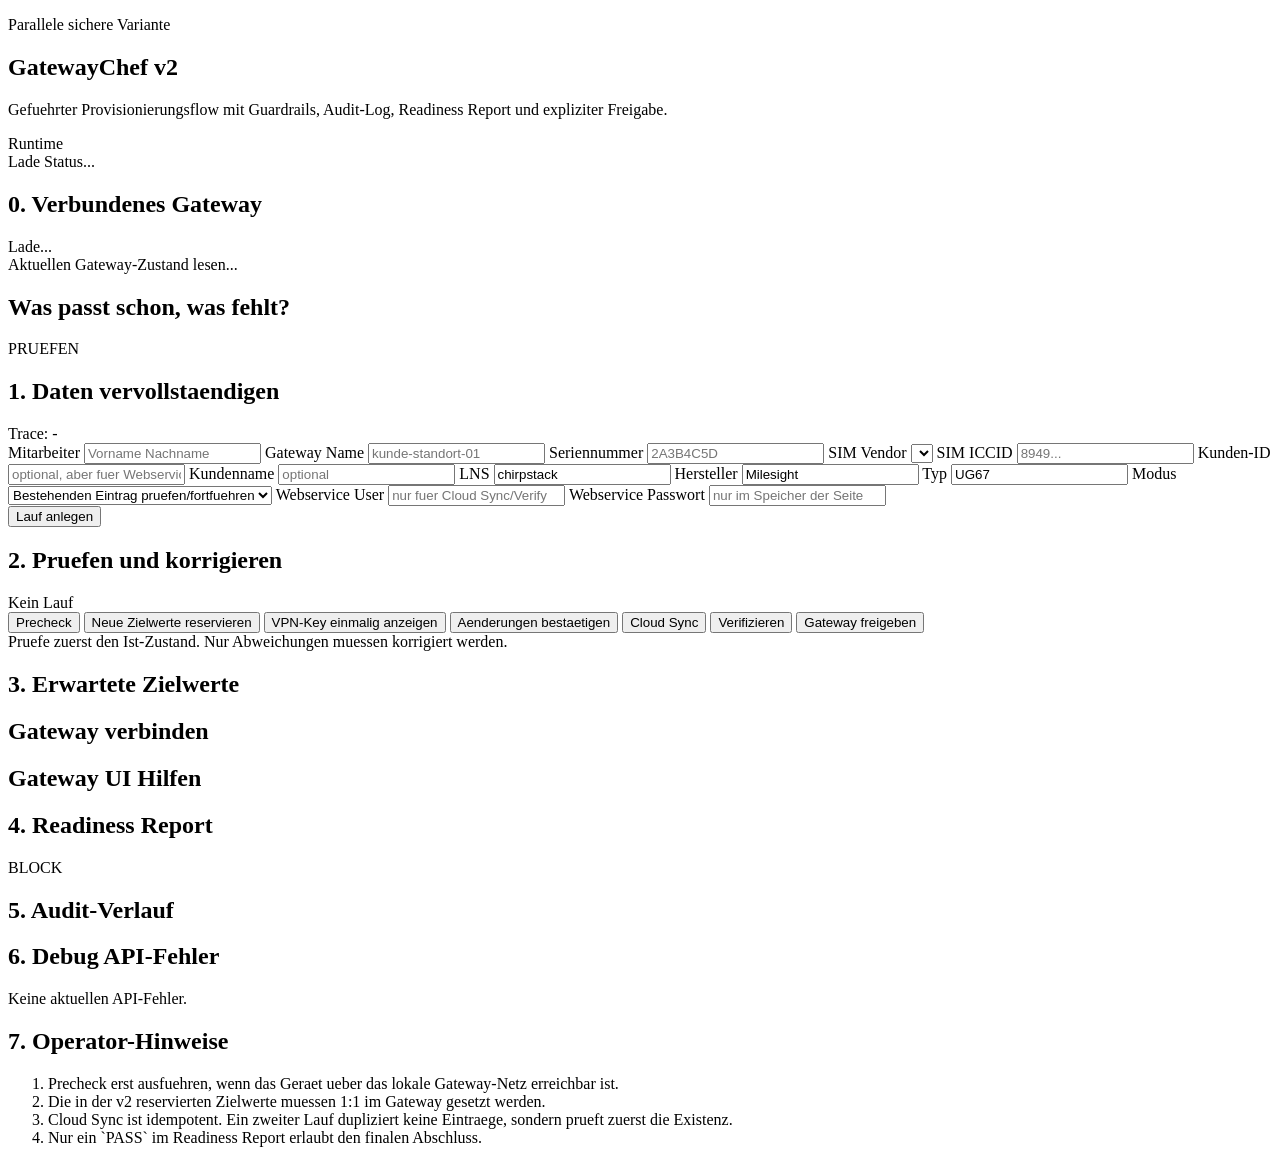
==== gatewaychef_v2/templates/gatewaychef_v2/index.html @ 1e301148 "Add gatewaychef v2 provisioning flow" ====
<!DOCTYPE html>
<html lang="de">
<head>
    <meta charset="UTF-8">
    <meta name="viewport" content="width=device-width, initial-scale=1.0">
    <title>GatewayChef v2</title>
    <link rel="preconnect" href="https://fonts.googleapis.com">
    <link rel="preconnect" href="https://fonts.gstatic.com" crossorigin>
    <link href="https://fonts.googleapis.com/css2?family=Space+Grotesk:wght@400;500;700&family=IBM+Plex+Mono:wght@400;500&display=swap" rel="stylesheet">
    <link href="/gatewaychef-v2/static/app.css" rel="stylesheet">
</head>
<body>
    <main class="shell">
        <section class="hero">
            <div>
                <p class="eyebrow">Parallele sichere Variante</p>
                <h1>GatewayChef v2</h1>
                <p class="lede">Gefuehrter Provisionierungsflow mit Guardrails, Audit-Log, Readiness Report und expliziter Freigabe.</p>
            </div>
            <div class="runtime-card">
                <div class="runtime-label">Runtime</div>
                <div id="runtimeSummary" class="runtime-summary">Lade Status...</div>
                <div id="runtimeIssues" class="runtime-issues"></div>
                <div id="connectionGrid" class="connection-grid"></div>
            </div>
        </section>

        <section class="panel">
            <div class="panel-head">
                <h2>0. Verbundenes Gateway</h2>
                <div id="gatewayClassBadge" class="state state-neutral">Lade...</div>
            </div>
            <div class="discovery-layout">
                <div>
                    <div id="gatewaySummary" class="summary-card">Aktuellen Gateway-Zustand lesen...</div>
                    <div id="gatewayWarnings" class="warning-list"></div>
                </div>
                <div id="currentGrid" class="target-grid"></div>
            </div>
            <div class="panel-head panel-subhead">
                <h2>Was passt schon, was fehlt?</h2>
                <div id="discoveryGate" class="release release-block">PRUEFEN</div>
            </div>
            <div id="discrepancyGrid" class="checks"></div>
        </section>

        <section class="panel">
            <div class="panel-head">
                <h2>1. Daten vervollstaendigen</h2>
                <div class="trace-box">Trace: <span id="traceId">-</span></div>
            </div>
            <form id="runForm" class="form-grid">
                <label>
                    <span>Mitarbeiter</span>
                    <input name="operator_name" required placeholder="Vorname Nachname">
                </label>
                <label>
                    <span>Gateway Name</span>
                    <input name="gateway_name" required placeholder="kunde-standort-01">
                </label>
                <label>
                    <span>Seriennummer</span>
                    <input name="serial_number" required placeholder="2A3B4C5D">
                </label>
                <label>
                    <span>SIM Vendor</span>
                    <select name="sim_vendor_id" id="simVendor" required></select>
                </label>
                <label>
                    <span>SIM ICCID</span>
                    <input name="sim_iccid" required placeholder="8949...">
                </label>
                <label>
                    <span>Kunden-ID</span>
                    <input name="client_id" placeholder="optional, aber fuer Webservice Sync noetig">
                </label>
                <label>
                    <span>Kundenname</span>
                    <input name="client_name" placeholder="optional">
                </label>
                <label>
                    <span>LNS</span>
                    <input name="lns" value="chirpstack">
                </label>
                <label>
                    <span>Hersteller</span>
                    <input name="manufacturer" value="Milesight">
                </label>
                <label>
                    <span>Typ</span>
                    <input name="gateway_type" value="UG67">
                </label>
                <label>
                    <span>Modus</span>
                    <select name="operation_mode" id="operationMode">
                        <option value="reconcile">Bestehenden Eintrag pruefen/fortfuehren</option>
                        <option value="new_config">Bewusst neu konfigurieren</option>
                    </select>
                </label>
                <label>
                    <span>Webservice User</span>
                    <input name="webservice_username" placeholder="nur fuer Cloud Sync/Verify">
                </label>
                <label>
                    <span>Webservice Passwort</span>
                    <input name="webservice_password" type="password" placeholder="nur im Speicher der Seite">
                </label>
            </form>
            <div class="actions">
                <button id="createRunBtn" class="primary">Lauf anlegen</button>
            </div>
        </section>

        <section class="panel">
            <div class="panel-head">
                <h2 id="actionTitle">2. Pruefen und korrigieren</h2>
                <div id="stateBadge" class="state state-neutral">Kein Lauf</div>
            </div>
            <label class="switch-row" id="correctionToggleRow" style="display:none;">
                <input type="checkbox" id="showCorrections">
                <span>Abweichungen korrigieren anzeigen</span>
            </label>
            <div id="actionContent">
                <div class="timeline" id="timeline"></div>
                <div class="actions">
                    <button data-action="precheck">Precheck</button>
                    <button data-action="reserve">Neue Zielwerte reservieren</button>
                    <button data-action="secret-bundle">VPN-Key einmalig anzeigen</button>
                    <button data-action="confirm-config">Aenderungen bestaetigen</button>
                    <button data-action="cloud-sync">Cloud Sync</button>
                    <button data-action="verify">Verifizieren</button>
                    <button data-action="finalize" class="danger">Gateway freigeben</button>
                </div>
                <div id="actionNote" class="note">Pruefe zuerst den Ist-Zustand. Nur Abweichungen muessen korrigiert werden.</div>
            </div>
        </section>

        <section class="panel two-col">
            <div>
                <div class="panel-head">
                    <h2>3. Erwartete Zielwerte</h2>
                </div>
                <div id="targetGrid" class="target-grid"></div>
                <div class="panel-head panel-subhead">
                    <h2>Gateway verbinden</h2>
                </div>
                <div id="gatewayQrCard" class="summary-card"></div>
                <div class="panel-head panel-subhead">
                    <h2>Gateway UI Hilfen</h2>
                </div>
                <div id="gatewayQuickActions" class="checks"></div>
            </div>
            <div>
                <div class="panel-head">
                    <h2>4. Readiness Report</h2>
                    <div id="releaseGate" class="release release-block">BLOCK</div>
                </div>
                <div id="readinessChecks" class="checks"></div>
            </div>
        </section>

        <section class="panel">
            <div class="panel-head">
                <h2>5. Audit-Verlauf</h2>
            </div>
            <div id="events" class="events"></div>
        </section>

        <section class="panel">
            <div class="panel-head">
                <h2>6. Debug API-Fehler</h2>
            </div>
            <div id="debugErrorBox" class="debug-box debug-empty">Keine aktuellen API-Fehler.</div>
        </section>

        <section class="panel">
            <div class="panel-head">
                <h2>7. Operator-Hinweise</h2>
            </div>
            <ol class="checklist">
                <li>Precheck erst ausfuehren, wenn das Geraet ueber das lokale Gateway-Netz erreichbar ist.</li>
                <li>Die in der v2 reservierten Zielwerte muessen 1:1 im Gateway gesetzt werden.</li>
                <li>Cloud Sync ist idempotent. Ein zweiter Lauf dupliziert keine Eintraege, sondern prueft zuerst die Existenz.</li>
                <li>Nur ein `PASS` im Readiness Report erlaubt den finalen Abschluss.</li>
            </ol>
        </section>
    </main>
    <script src="/gatewaychef-v2/static/app.js" defer></script>
</body>
</html>
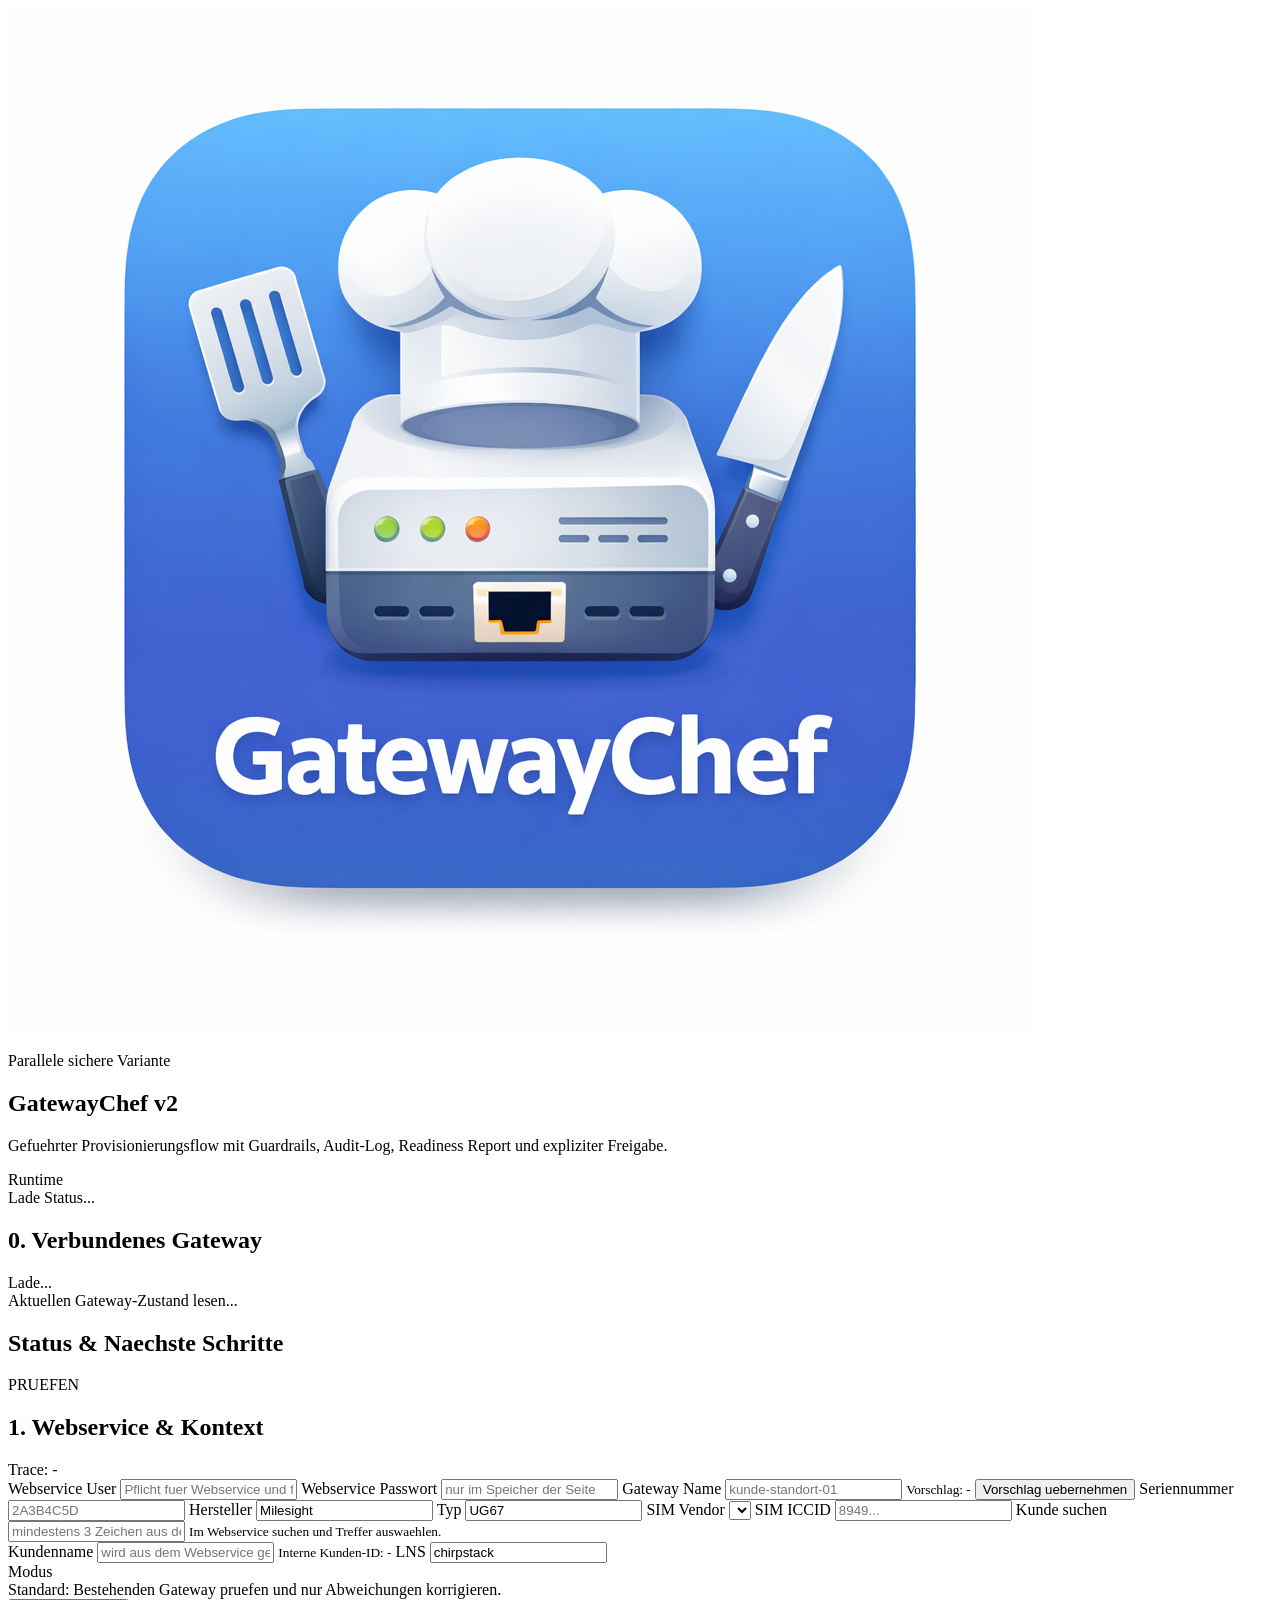
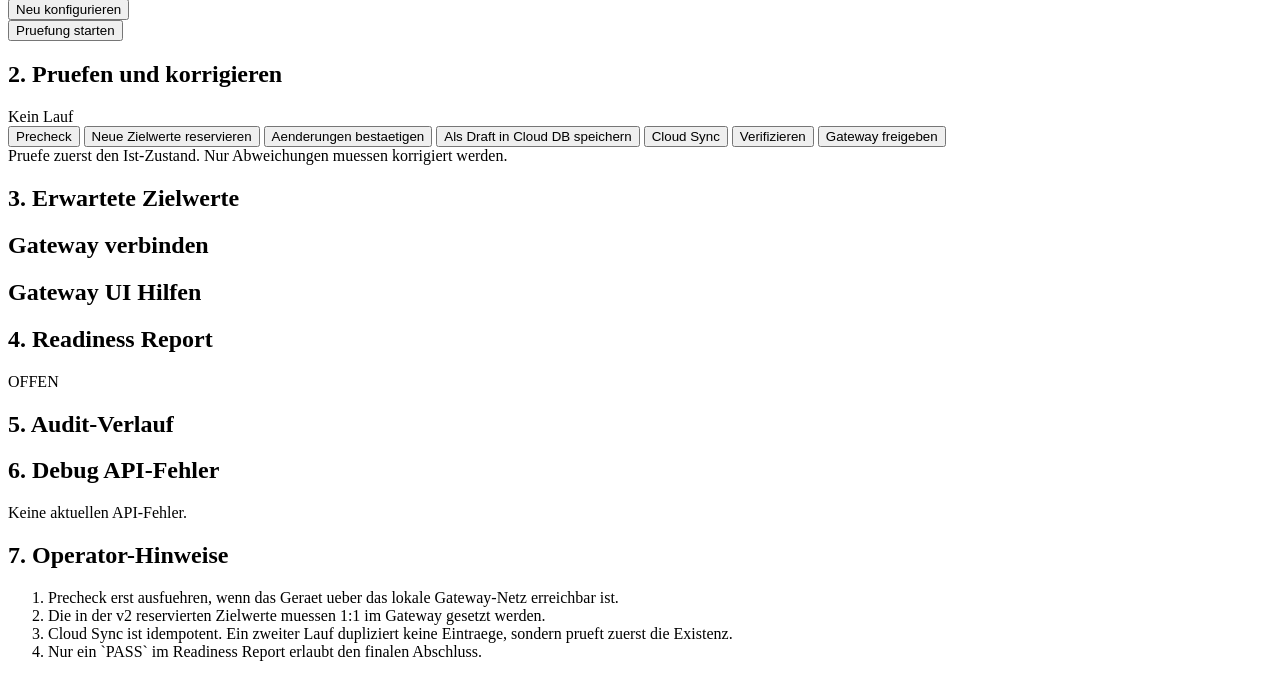
==== commit 5affc920: "Snapshot current user-layer foundation state" ====
--- a/gatewaychef_v2/templates/gatewaychef_v2/index.html
+++ b/gatewaychef_v2/templates/gatewaychef_v2/index.html
@@ -12,17 +12,21 @@
 <body>
     <main class="shell">
         <section class="hero">
-            <div>
+            <div class="hero-brand">
+                <img class="hero-logo" src="/static/icon/IconGatewayChef.png" alt="GatewayChef Logo">
+                <div>
                 <p class="eyebrow">Parallele sichere Variante</p>
                 <h1>GatewayChef v2</h1>
                 <p class="lede">Gefuehrter Provisionierungsflow mit Guardrails, Audit-Log, Readiness Report und expliziter Freigabe.</p>
-            </div>
-            <div class="runtime-card">
-                <div class="runtime-label">Runtime</div>
-                <div id="runtimeSummary" class="runtime-summary">Lade Status...</div>
-                <div id="runtimeIssues" class="runtime-issues"></div>
-                <div id="connectionGrid" class="connection-grid"></div>
-            </div>
+                </div>
+            </div>
+        </section>
+
+        <section class="runtime-card runtime-bar">
+            <div class="runtime-label">Runtime</div>
+            <div id="runtimeSummary" class="runtime-summary">Lade Status...</div>
+            <div id="runtimeIssues" class="runtime-issues"></div>
+            <div id="connectionGrid" class="connection-grid"></div>
         </section>
 
         <section class="panel">
@@ -33,81 +37,83 @@
             <div class="discovery-layout">
                 <div>
                     <div id="gatewaySummary" class="summary-card">Aktuellen Gateway-Zustand lesen...</div>
-                    <div id="gatewayWarnings" class="warning-list"></div>
-                </div>
-                <div id="currentGrid" class="target-grid"></div>
+                    <div id="gatewayWarnings" class="warning-list" style="display:none;"></div>
+                </div>
             </div>
             <div class="panel-head panel-subhead">
-                <h2>Was passt schon, was fehlt?</h2>
+                <h2>Status & Naechste Schritte</h2>
                 <div id="discoveryGate" class="release release-block">PRUEFEN</div>
             </div>
-            <div id="discrepancyGrid" class="checks"></div>
-        </section>
-
-        <section class="panel">
-            <div class="panel-head">
-                <h2>1. Daten vervollstaendigen</h2>
+            <div id="statusWorkGrid" class="checks"></div>
+        </section>
+
+        <section class="panel">
+            <div class="panel-head">
+                <h2>1. Webservice & Kontext</h2>
                 <div class="trace-box">Trace: <span id="traceId">-</span></div>
             </div>
-            <form id="runForm" class="form-grid">
-                <label>
-                    <span>Mitarbeiter</span>
-                    <input name="operator_name" required placeholder="Vorname Nachname">
+            <form id="runForm" class="form-grid" autocomplete="on">
+                <label class="span-2">
+                    <span>Webservice User</span>
+                    <input name="webservice_username" placeholder="Pflicht fuer Webservice und finale Freigabe" autocomplete="username">
+                </label>
+                <label class="span-2">
+                    <span>Webservice Passwort</span>
+                    <input name="webservice_password" type="password" placeholder="nur im Speicher der Seite" autocomplete="current-password">
                 </label>
                 <label>
                     <span>Gateway Name</span>
                     <input name="gateway_name" required placeholder="kunde-standort-01">
+                    <small id="suggestedGatewayName" class="field-help">Vorschlag: -</small>
+                    <button type="button" id="applySuggestedNameBtn" class="inline-link-btn">Vorschlag uebernehmen</button>
                 </label>
                 <label>
                     <span>Seriennummer</span>
                     <input name="serial_number" required placeholder="2A3B4C5D">
                 </label>
                 <label>
+                    <span>Hersteller</span>
+                    <input name="manufacturer" value="Milesight">
+                </label>
+                <label>
+                    <span>Typ</span>
+                    <input name="gateway_type" value="UG67">
+                </label>
+                <label class="span-2">
                     <span>SIM Vendor</span>
                     <select name="sim_vendor_id" id="simVendor" required></select>
                 </label>
-                <label>
+                <label class="span-2">
                     <span>SIM ICCID</span>
                     <input name="sim_iccid" required placeholder="8949...">
                 </label>
                 <label>
-                    <span>Kunden-ID</span>
-                    <input name="client_id" placeholder="optional, aber fuer Webservice Sync noetig">
+                    <span>Kunde suchen</span>
+                    <input id="clientSearchQuery" placeholder="mindestens 3 Zeichen aus dem Kundennamen">
+                    <small id="clientSearchStatus" class="field-help">Im Webservice suchen und Treffer auswaehlen.</small>
+                    <div id="clientSearchResults" class="search-results"></div>
+                    <input type="hidden" name="client_id">
                 </label>
                 <label>
                     <span>Kundenname</span>
-                    <input name="client_name" placeholder="optional">
+                    <input id="clientNameDisplay" value="" placeholder="wird aus dem Webservice geladen" readonly>
+                    <input type="hidden" name="client_name">
+                    <small id="clientIdDisplay" class="field-help">Interne Kunden-ID: -</small>
                 </label>
                 <label>
                     <span>LNS</span>
                     <input name="lns" value="chirpstack">
                 </label>
-                <label>
-                    <span>Hersteller</span>
-                    <input name="manufacturer" value="Milesight">
-                </label>
-                <label>
-                    <span>Typ</span>
-                    <input name="gateway_type" value="UG67">
-                </label>
-                <label>
+                <div class="field-group span-4">
                     <span>Modus</span>
-                    <select name="operation_mode" id="operationMode">
-                        <option value="reconcile">Bestehenden Eintrag pruefen/fortfuehren</option>
-                        <option value="new_config">Bewusst neu konfigurieren</option>
-                    </select>
-                </label>
-                <label>
-                    <span>Webservice User</span>
-                    <input name="webservice_username" placeholder="nur fuer Cloud Sync/Verify">
-                </label>
-                <label>
-                    <span>Webservice Passwort</span>
-                    <input name="webservice_password" type="password" placeholder="nur im Speicher der Seite">
-                </label>
+                    <input type="hidden" name="operation_mode" id="operationMode" value="reconcile">
+                    <input type="hidden" name="cleanup_confirmed" id="cleanupConfirmed" value="">
+                    <div id="modeSummary" class="summary-card" style="min-height:auto;">Standard: Bestehenden Gateway pruefen und nur Abweichungen korrigieren.</div>
+                    <button type="button" id="newConfigBtn" class="danger subtle-action">Neu konfigurieren</button>
+                </div>
             </form>
             <div class="actions">
-                <button id="createRunBtn" class="primary">Lauf anlegen</button>
+                <button type="button" id="createRunBtn" class="primary">Pruefung starten</button>
             </div>
         </section>
 
@@ -123,13 +129,13 @@
             <div id="actionContent">
                 <div class="timeline" id="timeline"></div>
                 <div class="actions">
-                    <button data-action="precheck">Precheck</button>
-                    <button data-action="reserve">Neue Zielwerte reservieren</button>
-                    <button data-action="secret-bundle">VPN-Key einmalig anzeigen</button>
-                    <button data-action="confirm-config">Aenderungen bestaetigen</button>
-                    <button data-action="cloud-sync">Cloud Sync</button>
-                    <button data-action="verify">Verifizieren</button>
-                    <button data-action="finalize" class="danger">Gateway freigeben</button>
+                    <button type="button" data-action="precheck">Precheck</button>
+                    <button type="button" data-action="reserve">Neue Zielwerte reservieren</button>
+                    <button type="button" data-action="confirm-config">Aenderungen bestaetigen</button>
+                    <button type="button" data-action="save-draft">Als Draft in Cloud DB speichern</button>
+                    <button type="button" data-action="cloud-sync">Cloud Sync</button>
+                    <button type="button" data-action="verify">Verifizieren</button>
+                    <button type="button" data-action="finalize" class="danger">Gateway freigeben</button>
                 </div>
                 <div id="actionNote" class="note">Pruefe zuerst den Ist-Zustand. Nur Abweichungen muessen korrigiert werden.</div>
             </div>
@@ -138,22 +144,26 @@
         <section class="panel two-col">
             <div>
                 <div class="panel-head">
-                    <h2>3. Erwartete Zielwerte</h2>
+                    <h2 id="targetTitle">3. Erwartete Zielwerte</h2>
                 </div>
                 <div id="targetGrid" class="target-grid"></div>
+                <div id="gatewayConnectSection">
                 <div class="panel-head panel-subhead">
                     <h2>Gateway verbinden</h2>
                 </div>
                 <div id="gatewayQrCard" class="summary-card"></div>
+                </div>
+                <div id="gatewayHelpSection">
                 <div class="panel-head panel-subhead">
                     <h2>Gateway UI Hilfen</h2>
                 </div>
                 <div id="gatewayQuickActions" class="checks"></div>
+                </div>
             </div>
             <div>
                 <div class="panel-head">
                     <h2>4. Readiness Report</h2>
-                    <div id="releaseGate" class="release release-block">BLOCK</div>
+                    <div id="releaseGate" class="release release-block">OFFEN</div>
                 </div>
                 <div id="readinessChecks" class="checks"></div>
             </div>
